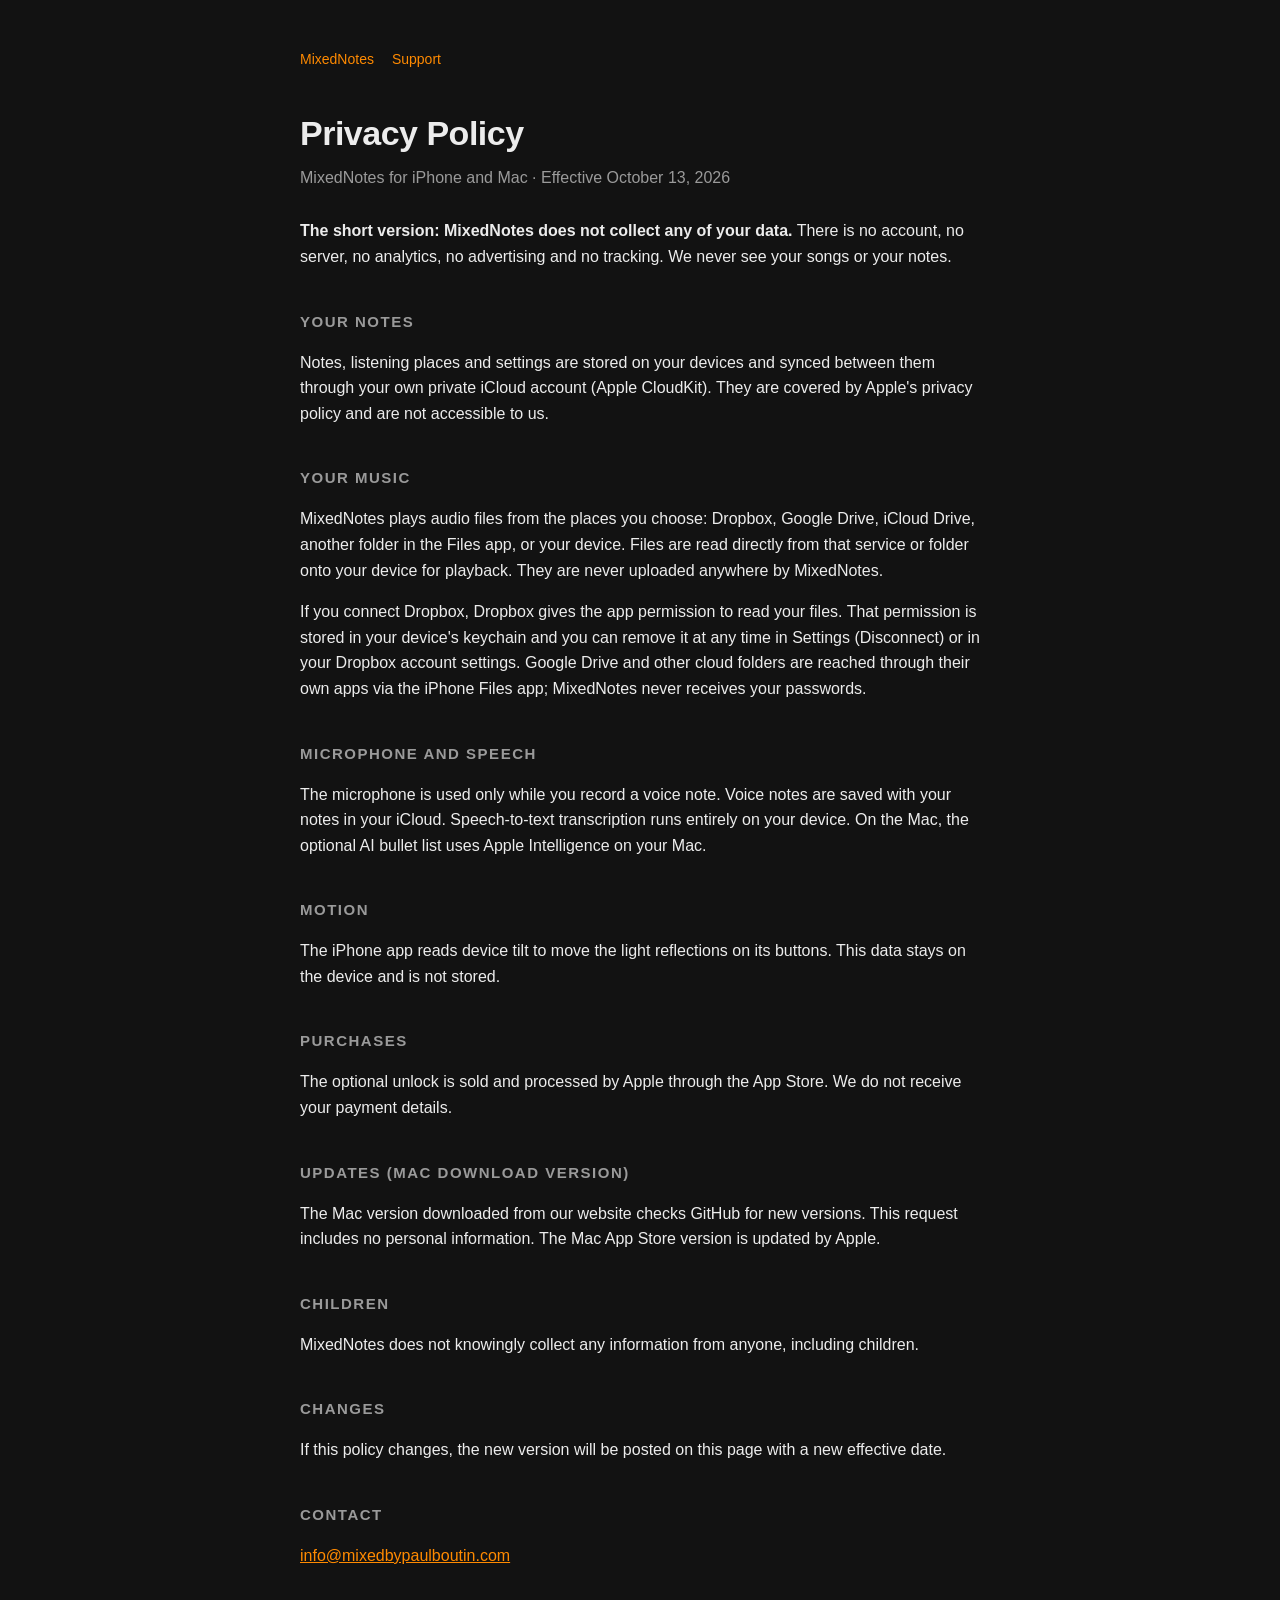
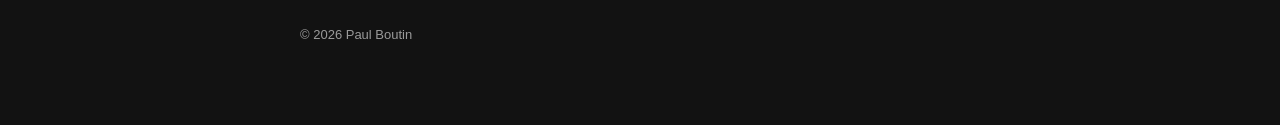
==== privacy/index.html @ 2352e8b3 "Add MixedNotes site: privacy policy and support pages" ====
<!doctype html><html lang="en"><head><meta charset="utf-8"><meta name="viewport" content="width=device-width,initial-scale=1">
<title>MixedNotes Privacy Policy</title><link rel="stylesheet" href="../style.css"></head><body><main>
<nav><a href="../">MixedNotes</a><a href="../support/">Support</a></nav>
<h1>Privacy Policy</h1>
<p class="sub">MixedNotes for iPhone and Mac · Effective October 13, 2026</p>

<p><strong>The short version: MixedNotes does not collect any of your data.</strong> There is no account, no server, no analytics, no advertising and no tracking. We never see your songs or your notes.</p>

<h2>Your notes</h2>
<p>Notes, listening places and settings are stored on your devices and synced between them through your own private iCloud account (Apple CloudKit). They are covered by Apple's privacy policy and are not accessible to us.</p>

<h2>Your music</h2>
<p>MixedNotes plays audio files from the places you choose: Dropbox, Google Drive, iCloud Drive, another folder in the Files app, or your device. Files are read directly from that service or folder onto your device for playback. They are never uploaded anywhere by MixedNotes.</p>
<p>If you connect Dropbox, Dropbox gives the app permission to read your files. That permission is stored in your device's keychain and you can remove it at any time in Settings (Disconnect) or in your Dropbox account settings. Google Drive and other cloud folders are reached through their own apps via the iPhone Files app; MixedNotes never receives your passwords.</p>

<h2>Microphone and speech</h2>
<p>The microphone is used only while you record a voice note. Voice notes are saved with your notes in your iCloud. Speech-to-text transcription runs entirely on your device. On the Mac, the optional AI bullet list uses Apple Intelligence on your Mac.</p>

<h2>Motion</h2>
<p>The iPhone app reads device tilt to move the light reflections on its buttons. This data stays on the device and is not stored.</p>

<h2>Purchases</h2>
<p>The optional unlock is sold and processed by Apple through the App Store. We do not receive your payment details.</p>

<h2>Updates (Mac download version)</h2>
<p>The Mac version downloaded from our website checks GitHub for new versions. This request includes no personal information. The Mac App Store version is updated by Apple.</p>

<h2>Children</h2>
<p>MixedNotes does not knowingly collect any information from anyone, including children.</p>

<h2>Changes</h2>
<p>If this policy changes, the new version will be posted on this page with a new effective date.</p>

<h2>Contact</h2>
<p><a href="mailto:info@mixedbypaulboutin.com">info@mixedbypaulboutin.com</a></p>
<footer>© 2026 Paul Boutin</footer>
</main></body></html>
---- style.css ----
:root{--bg:#121212;--panel:#1c1c1c;--text:#ececec;--muted:#9a9a9a;--accent:#ff8a00}
*{box-sizing:border-box}
body{margin:0;background:var(--bg);color:var(--text);font:16px/1.6 -apple-system,BlinkMacSystemFont,"Helvetica Neue",Arial,sans-serif}
main{max-width:720px;margin:0 auto;padding:48px 20px 80px}
h1{font-size:34px;margin:0 0 4px;letter-spacing:-.5px}
h2{font-size:15px;text-transform:uppercase;letter-spacing:1.5px;color:var(--muted);margin:40px 0 10px}
p,li{color:var(--text)}
.sub{color:var(--muted);margin:0 0 28px}
a{color:var(--accent)}
.card{background:var(--panel);border-radius:14px;padding:18px 20px;margin:12px 0}
.card h3{margin:0 0 6px;font-size:17px}
.card p{margin:0;color:var(--muted)}
nav{margin-bottom:36px;font-size:14px}
nav a{margin-right:18px;text-decoration:none}
footer{margin-top:56px;color:var(--muted);font-size:13px}
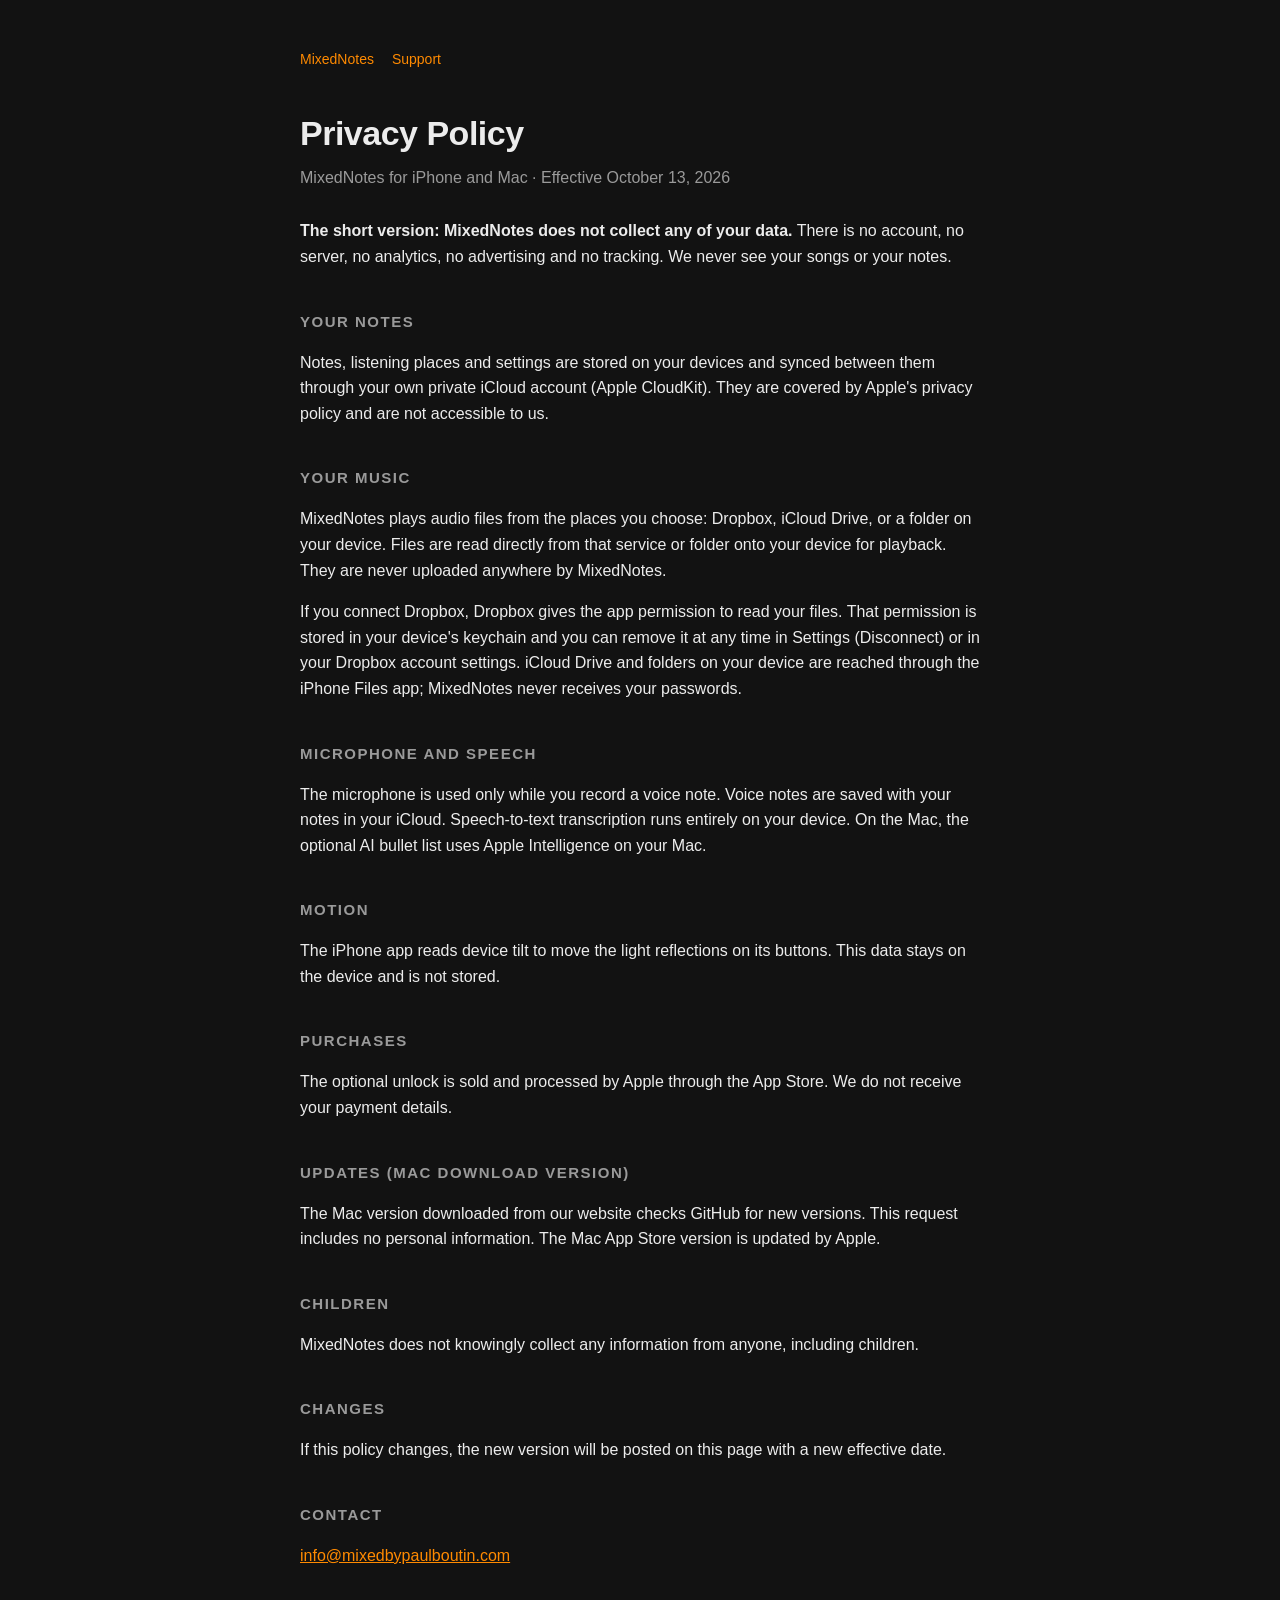
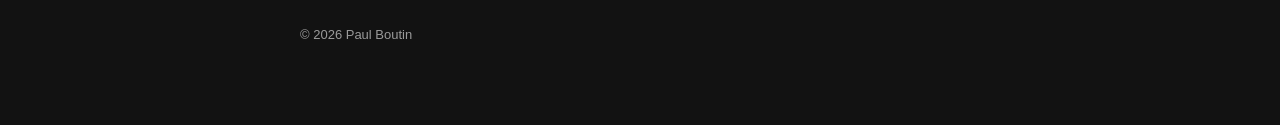
==== commit 1bf6db81: "site: drop Google Drive (iOS can't pick folders from it) Co-Authored-By: Claude Opus 5.5 <noreply@an" ====
--- a/privacy/index.html
+++ b/privacy/index.html
@@ -10,8 +10,8 @@
 <p>Notes, listening places and settings are stored on your devices and synced between them through your own private iCloud account (Apple CloudKit). They are covered by Apple's privacy policy and are not accessible to us.</p>
 
 <h2>Your music</h2>
-<p>MixedNotes plays audio files from the places you choose: Dropbox, Google Drive, iCloud Drive, another folder in the Files app, or your device. Files are read directly from that service or folder onto your device for playback. They are never uploaded anywhere by MixedNotes.</p>
-<p>If you connect Dropbox, Dropbox gives the app permission to read your files. That permission is stored in your device's keychain and you can remove it at any time in Settings (Disconnect) or in your Dropbox account settings. Google Drive and other cloud folders are reached through their own apps via the iPhone Files app; MixedNotes never receives your passwords.</p>
+<p>MixedNotes plays audio files from the places you choose: Dropbox, iCloud Drive, or a folder on your device. Files are read directly from that service or folder onto your device for playback. They are never uploaded anywhere by MixedNotes.</p>
+<p>If you connect Dropbox, Dropbox gives the app permission to read your files. That permission is stored in your device's keychain and you can remove it at any time in Settings (Disconnect) or in your Dropbox account settings. iCloud Drive and folders on your device are reached through the iPhone Files app; MixedNotes never receives your passwords.</p>
 
 <h2>Microphone and speech</h2>
 <p>The microphone is used only while you record a voice note. Voice notes are saved with your notes in your iCloud. Speech-to-text transcription runs entirely on your device. On the Mac, the optional AI bullet list uses Apple Intelligence on your Mac.</p>
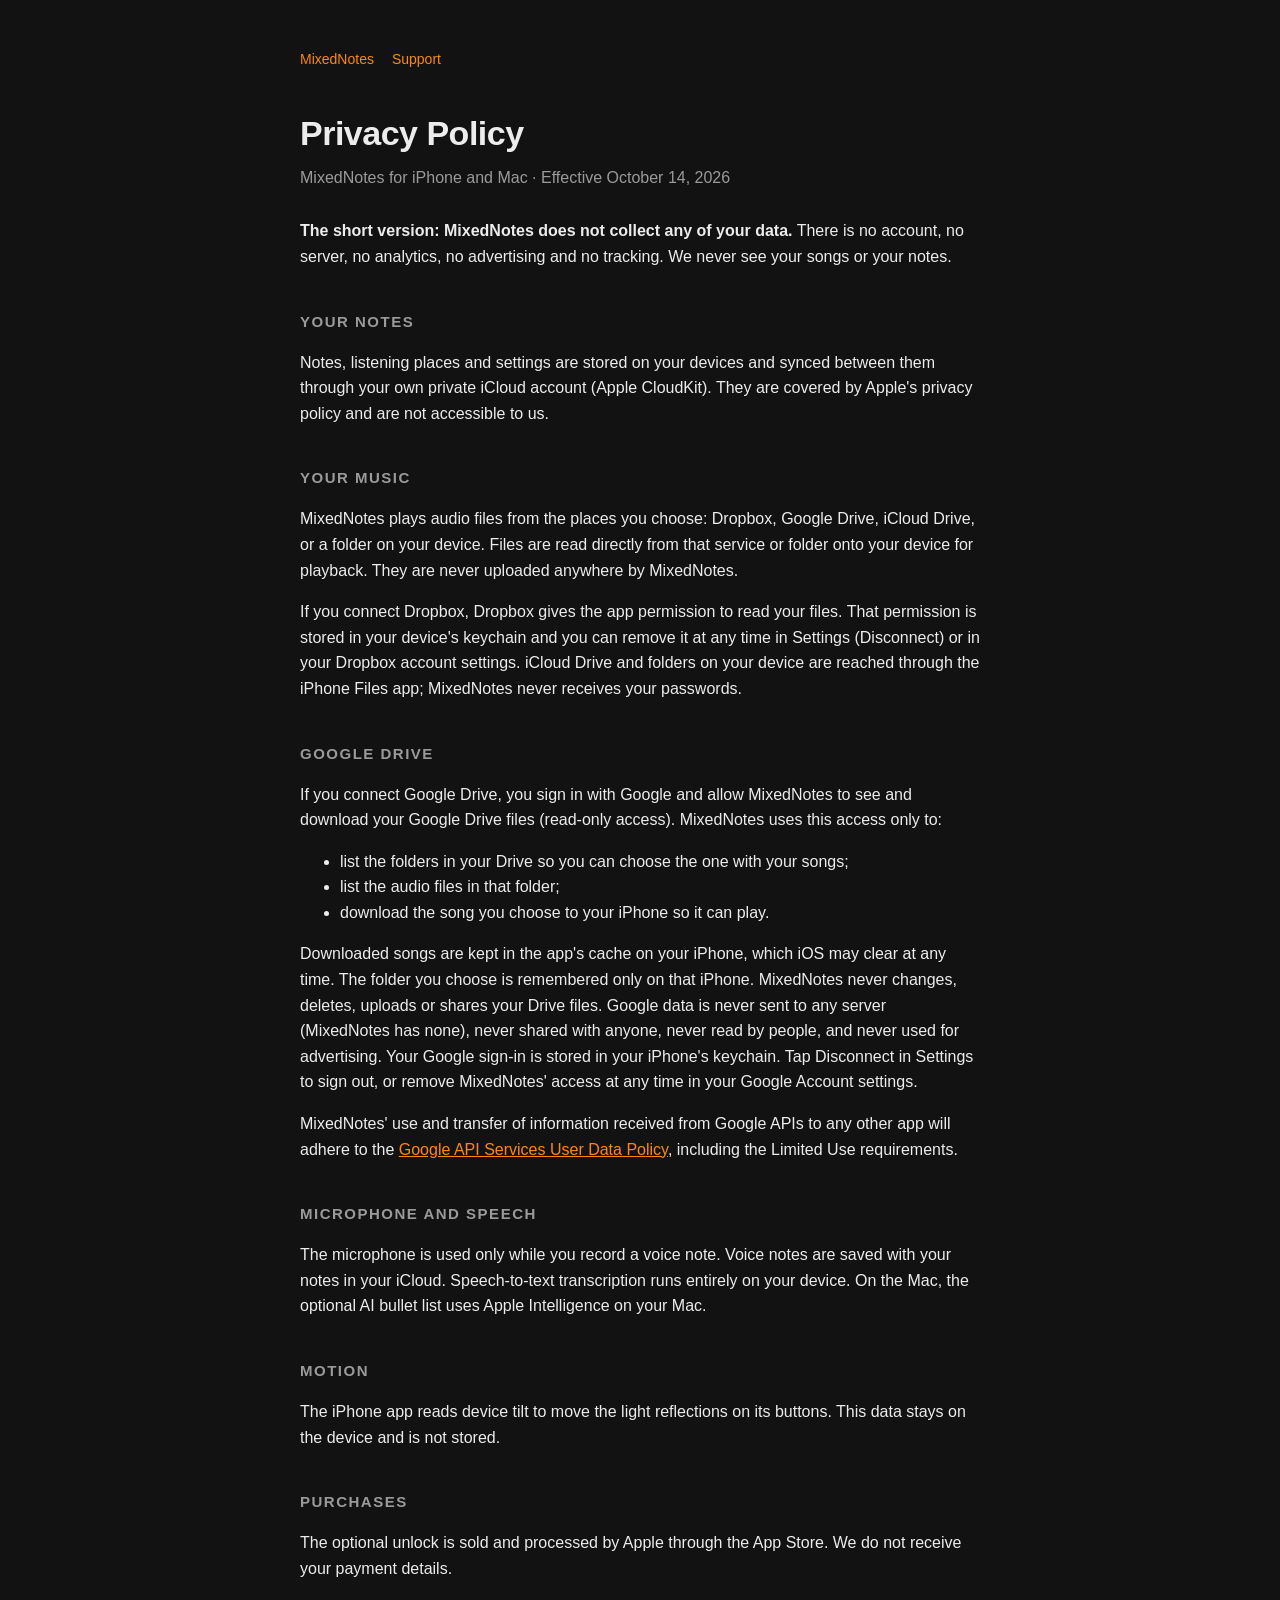
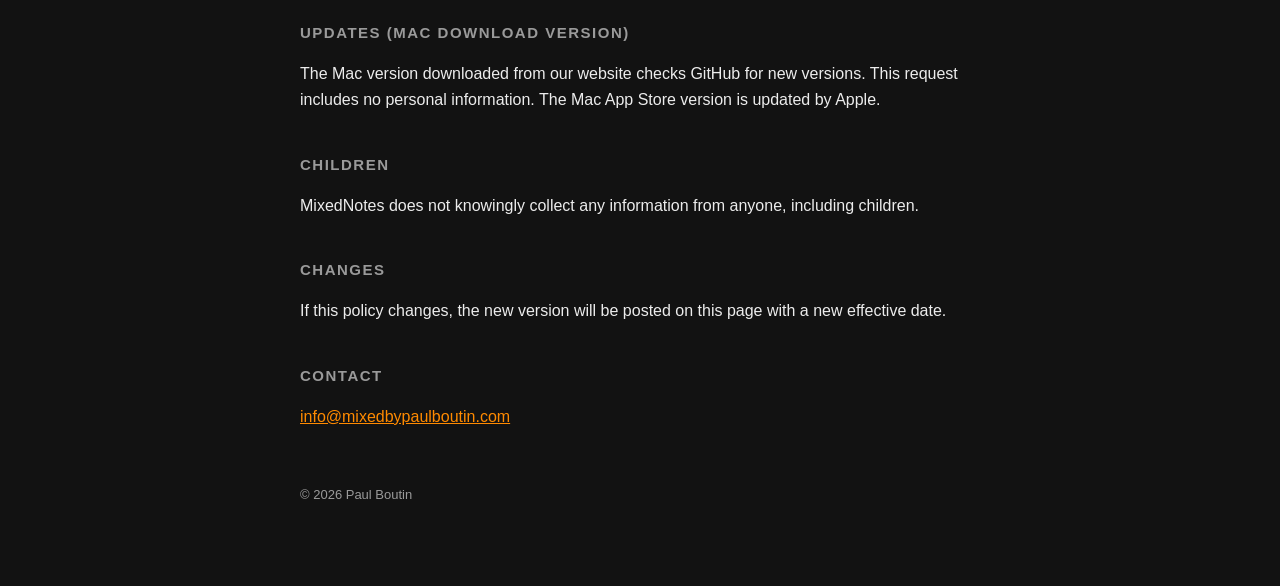
==== commit f62f448e: "site: Google Drive (read-only) in support + privacy, Limited Use statement Co-Authored-By: Claude Op" ====
--- a/privacy/index.html
+++ b/privacy/index.html
@@ -2,7 +2,7 @@
 <title>MixedNotes Privacy Policy</title><link rel="stylesheet" href="../style.css"></head><body><main>
 <nav><a href="../">MixedNotes</a><a href="../support/">Support</a></nav>
 <h1>Privacy Policy</h1>
-<p class="sub">MixedNotes for iPhone and Mac · Effective October 13, 2026</p>
+<p class="sub">MixedNotes for iPhone and Mac · Effective October 14, 2026</p>
 
 <p><strong>The short version: MixedNotes does not collect any of your data.</strong> There is no account, no server, no analytics, no advertising and no tracking. We never see your songs or your notes.</p>
 
@@ -10,8 +10,18 @@
 <p>Notes, listening places and settings are stored on your devices and synced between them through your own private iCloud account (Apple CloudKit). They are covered by Apple's privacy policy and are not accessible to us.</p>
 
 <h2>Your music</h2>
-<p>MixedNotes plays audio files from the places you choose: Dropbox, iCloud Drive, or a folder on your device. Files are read directly from that service or folder onto your device for playback. They are never uploaded anywhere by MixedNotes.</p>
+<p>MixedNotes plays audio files from the places you choose: Dropbox, Google Drive, iCloud Drive, or a folder on your device. Files are read directly from that service or folder onto your device for playback. They are never uploaded anywhere by MixedNotes.</p>
 <p>If you connect Dropbox, Dropbox gives the app permission to read your files. That permission is stored in your device's keychain and you can remove it at any time in Settings (Disconnect) or in your Dropbox account settings. iCloud Drive and folders on your device are reached through the iPhone Files app; MixedNotes never receives your passwords.</p>
+
+<h2>Google Drive</h2>
+<p>If you connect Google Drive, you sign in with Google and allow MixedNotes to see and download your Google Drive files (read-only access). MixedNotes uses this access only to:</p>
+<ul>
+<li>list the folders in your Drive so you can choose the one with your songs;</li>
+<li>list the audio files in that folder;</li>
+<li>download the song you choose to your iPhone so it can play.</li>
+</ul>
+<p>Downloaded songs are kept in the app's cache on your iPhone, which iOS may clear at any time. The folder you choose is remembered only on that iPhone. MixedNotes never changes, deletes, uploads or shares your Drive files. Google data is never sent to any server (MixedNotes has none), never shared with anyone, never read by people, and never used for advertising. Your Google sign-in is stored in your iPhone's keychain. Tap Disconnect in Settings to sign out, or remove MixedNotes' access at any time in your Google Account settings.</p>
+<p>MixedNotes' use and transfer of information received from Google APIs to any other app will adhere to the <a href="https://developers.google.com/terms/api-services-user-data-policy">Google API Services User Data Policy</a>, including the Limited Use requirements.</p>
 
 <h2>Microphone and speech</h2>
 <p>The microphone is used only while you record a voice note. Voice notes are saved with your notes in your iCloud. Speech-to-text transcription runs entirely on your device. On the Mac, the optional AI bullet list uses Apple Intelligence on your Mac.</p>
